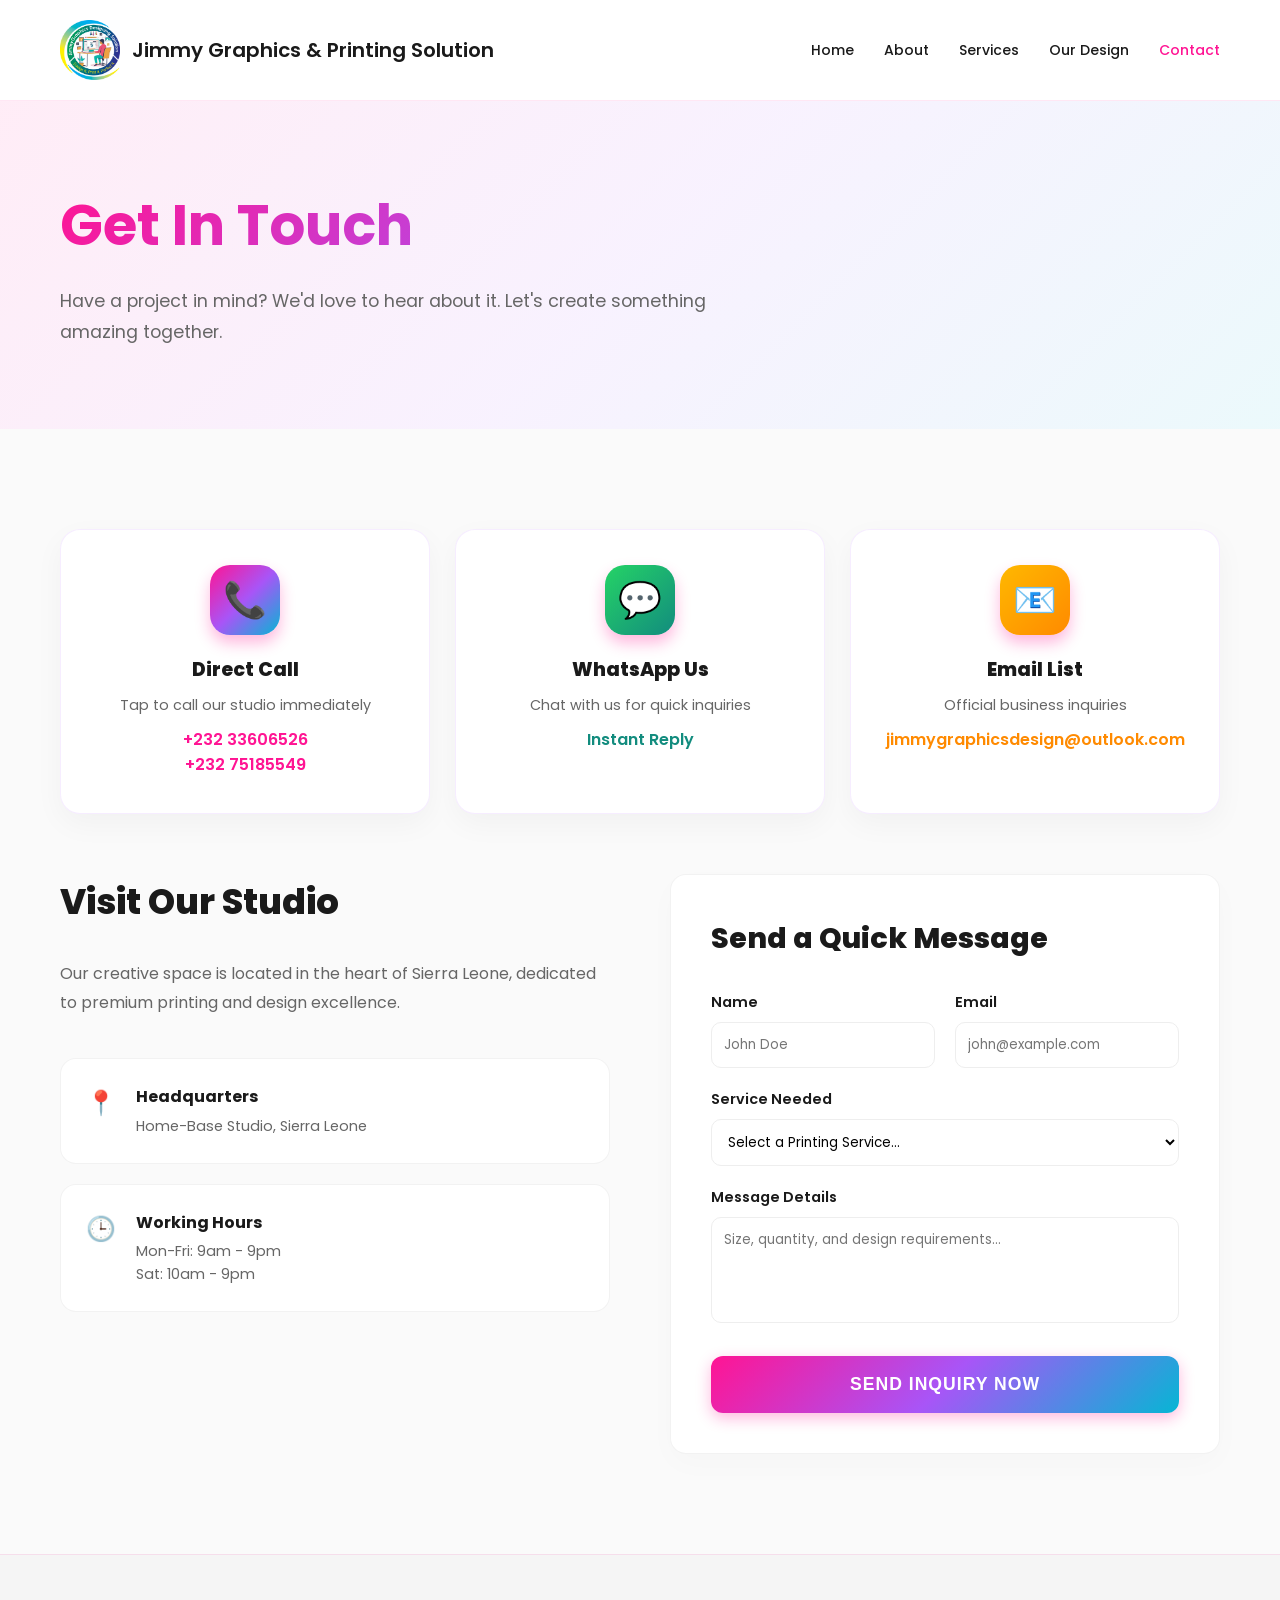
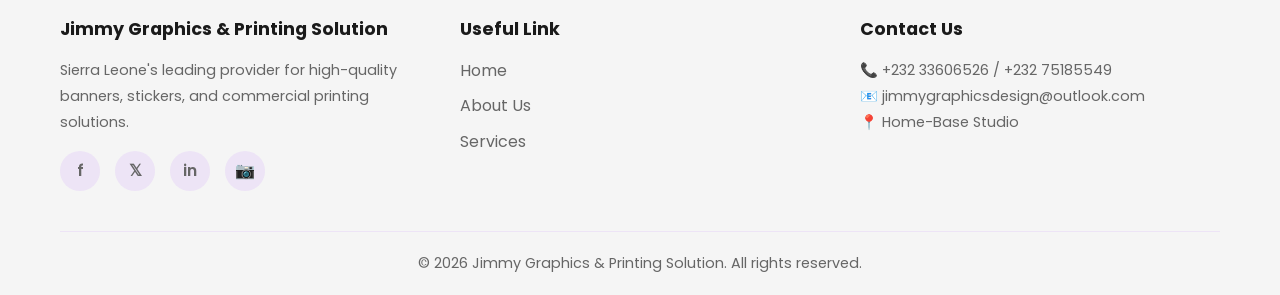
==== contact.html @ 613e9c8d "update" ====
<!DOCTYPE html>
<html lang="en">
<head>
    <meta charset="UTF-8">
    <meta name="viewport" content="width=device-width, initial-scale=1.0">
    <title>Contact Us - Jimmy Graphics & Printing Solution</title>
    <link rel="stylesheet" href="css/style.css">
     <link rel="shortcut icon" href="images/favicon.ico" type="image/x-icon">
</head>
<body>
    <header class="header">
        <div class="container nav-container">
            <div style="display: flex; align-items: center; gap: 12px;">
                <a href="home.html" class="logo"><img src="images/Logo.jpeg" alt="Jimmy Graphics Designing Solution" style="height: 60px; width: auto;"></a>
                <span style="font-weight: 600; font-size: 20px; color: var(--text-light);">Jimmy Graphics & Printing Solution</span>
            </div>
            <nav>
                <ul class="nav-links">
                    <li><a href="home.html">Home</a></li>
                    <li><a href="about.html">About</a></li>
                    <li><a href="services.html">Services</a></li>
                    <li><a href="Our Design.html">Our Design</a></li>
                    <li><a href="contact.html" class="active">Contact</a></li>
                </ul>
            </nav>
            <div class="hamburger">
                <span></span>
                <span></span>
                <span></span>
            </div>
        </div>
    </header>

    <main>
        <section class="hero" style="padding: 80px 0; background: linear-gradient(135deg, rgba(255, 20, 147, 0.08), rgba(168, 85, 247, 0.08), rgba(6, 182, 212, 0.08));">
            <div class="container">
                <h1 style="font-size: 3.5rem; margin-bottom: 15px; background: var(--gradient-primary); -webkit-background-clip: text; -webkit-text-fill-color: transparent; background-clip: text;">Get In Touch</h1>
                <p style="max-width: 700px; color: var(--text-muted); font-size: 1.1rem; line-height: 1.8;">Have a project in mind? We'd love to hear about it. Let's create something amazing together.</p>
            </div>
        </section>

        <section class="section-padding" style="background: #fafafa;">
            <div class="container">
                <!-- Direct Action Cards -->
                <div class="contact-actions-grid reveal">
                    <a href="tel:+23233606526" class="action-card">
                        <div class="action-icon-bg">📞</div>
                        <h3 class="action-title">Direct Call</h3>
                        <p class="action-desc">Tap to call our studio immediately</p>
                        <span style="color: var(--primary-pink); font-weight: 600; margin-top: 10px;">+232 33606526 <br> +232 75185549</span>
                    </a>
                    
                    <a href="https://wa.me/23233606526" target="_blank" class="action-card">
                        <div class="action-icon-bg" style="background: linear-gradient(135deg, #25D366, #128C7E);">💬</div>
                        <h3 class="action-title">WhatsApp Us</h3>
                        <p class="action-desc">Chat with us for quick inquiries</p>
                        <span style="color: #128C7E; font-weight: 600; margin-top: 10px;">Instant Reply</span>
                    </a>
                    
                    <a href="mailto:jimmygraphicsdesign@outlook.com" class="action-card">
                        <div class="action-icon-bg" style="background: linear-gradient(135deg, #FFB800, #FF8A00);">📧</div>
                        <h3 class="action-title">Email List</h3>
                        <p class="action-desc">Official business inquiries</p>
                        <span style="color: #FF8A00; font-weight: 600; margin-top: 10px;">jimmygraphicsdesign@outlook.com</span>
                    </a>
                </div>

                <div class="contact-grid-modern" style="display: grid; grid-template-columns: repeat(auto-fit, minmax(400px, 1fr)); gap: 60px; align-items: start; margin-top: 60px;">
                    <!-- Office Details -->
                    <div class="reveal">
                        <h2 style="font-size: 2.2rem; margin-bottom: 30px; color: var(--text-light); font-weight: 800;">Visit Our Studio</h2>
                        <p style="color: var(--text-muted); margin-bottom: 40px; line-height: 1.8;">Our creative space is located in the heart of Sierra Leone, dedicated to premium printing and design excellence.</p>
                        
                        <div style="display: flex; flex-direction: column; gap: 20px;">
                            <div style="display: flex; gap: 20px; align-items: start; padding: 25px; background: white; border-radius: 16px; border: 1px solid rgba(0,0,0,0.05);">
                                <span style="font-size: 1.5rem;">📍</span>
                                <div>
                                    <h4 style="font-weight: 700; margin-bottom: 5px;">Headquarters</h4>
                                    <p style="color: var(--text-muted); font-size: 0.9rem;">Home-Base Studio, Sierra Leone</p>
                                </div>
                            </div>
                            
                            <div style="display: flex; gap: 20px; align-items: start; padding: 25px; background: white; border-radius: 16px; border: 1px solid rgba(0,0,0,0.05);">
                                <span style="font-size: 1.5rem;">🕒</span>
                                <div>
                                    <h4 style="font-weight: 700; margin-bottom: 5px;">Working Hours</h4>
                                    <p style="color: var(--text-muted); font-size: 0.9rem;">Mon-Fri: 9am - 9pm<br>Sat: 10am - 9pm</p>
                                </div>
                            </div>
                        </div>
                    </div>

                    <!-- Enhanced Message Form -->
                    <div class="reveal">
                        <form action="mailto:jimmygraphicsdesign@outlook.com" method="POST" enctype="text/plain" class="form-vibrant" style="background: white; padding: 40px; border-radius: 16px; border: 1px solid rgba(0,0,0,0.05); box-shadow: 0 10px 30px rgba(0,0,0,0.02);">
                            <h3 style="font-size: 1.8rem; margin-bottom: 30px; font-weight: 800;">Send a Quick Message</h3>
                            
                            <input type="hidden" name="Subject" value="New Inquiry from Website">
                            
                            <div style="display: grid; grid-template-columns: 1fr 1fr; gap: 20px; margin-bottom: 20px;">
                                <div style="flex: 1;">
                                    <label style="display: block; margin-bottom: 8px; font-weight: 600; font-size: 0.9rem;">Name</label>
                                    <input type="text" name="name" placeholder="John Doe" required style="width: 100%; padding: 12px; border: 1.5px solid #eee; border-radius: 10px; font-family: inherit;">
                                </div>
                                <div style="flex: 1;">
                                    <label style="display: block; margin-bottom: 8px; font-weight: 600; font-size: 0.9rem;">Email</label>
                                    <input type="email" name="email" placeholder="john@example.com" required style="width: 100%; padding: 12px; border: 1.5px solid #eee; border-radius: 10px; font-family: inherit;">
                                </div>
                            </div>

                            <div style="margin-bottom: 20px;">
                                <label style="display: block; margin-bottom: 8px; font-weight: 600; font-size: 0.9rem;">Service Needed</label>
                                <select name="service" required style="width: 100%; padding: 12px; border: 1.5px solid #eee; border-radius: 10px; font-family: inherit; background: #fff;">
                                    <option value="" disabled selected>Select a Printing Service...</option>
                                    <option value="banners">Large Format Printing (Banners/Posters)</option>
                                    <option value="commercial">Commercial Printing (Flyers/Cards)</option>
                                    <option value="apparel">Apparel & T-Shirts</option>
                                    <option value="branding">Logo & Branding</option>
                                </select>
                            </div>

                            <div style="margin-bottom: 25px;">
                                <label style="display: block; margin-bottom: 8px; font-weight: 600; font-size: 0.9rem;">Message Details</label>
                                <textarea name="message" placeholder="Size, quantity, and design requirements..." rows="4" required style="width: 100%; padding: 12px; border: 1.5px solid #eee; border-radius: 10px; font-family: inherit; resize: none;"></textarea>
                            </div>

                            <button type="submit" class="btn btn-primary" style="width: 100%; padding: 18px; border-radius: 12px; font-size: 1.1rem; font-weight: 800; text-transform: uppercase; letter-spacing: 1px; cursor: pointer; background: var(--gradient-primary); color: white; border: none; transition: transform 0.2s; box-shadow: 0 5px 15px rgba(255, 20, 147, 0.3);">Send Inquiry Now</button>
                        </form>
                    </div>
                </div>
            </div>
        </section>
    </main>

    <!-- Footer -->
    <footer class="footer">
        <div class="container">
            <div class="footer-content">
                <div class="footer-section">
                    <h4>Jimmy Graphics & Printing Solution</h4>
                    <p>Sierra Leone's leading provider for high-quality banners, stickers, and commercial printing solutions.</p>
                    <div class="social-links">
                        <a href="https://www.facebook.com/share/17SRiYY8ro/?mibextid=wwXIfr" title="Facebook" target="_blank">f</a>
                        <a href="#" title="Twitter">𝕏</a>
                        <a href="#" title="LinkedIn">in</a>
                        <a href="#" title="Instagram">📷</a>
                    </div>
                </div>
                <div class="footer-section">
                    <h4>Useful Link</h4>
                    <ul>
                        <li><a href="home.html">Home</a></li>
                        <li><a href="about.html">About Us</a></li>
                        <li><a href="services.html">Services</a></li>
                    </ul>
                </div>
                <div class="footer-section">
                    <h4>Contact Us</h4>
                    <p>📞 +232 33606526 / +232 75185549<br>📧 jimmygraphicsdesign@outlook.com<br>📍 Home-Base Studio</p>
                </div>
            </div>
            <div class="footer-bottom">
                <p>&copy; 2026 Jimmy Graphics & Printing Solution. All rights reserved.</p>
            </div>
        </div>
    </footer>

    <script src="js/script.js"></script>
</body>
</html>
---- css/style.css ----
@import url("https://fonts.googleapis.com/css2?family=Poppins:wght@300;400;500;600;700;800&display=swap");

html {
  scroll-behavior: smooth;
}

:root {
  --primary-pink: #ff1493;
  --primary-purple: #a855f7;
  --dark-bg: #ffffff;
  --dark-bg-secondary: #f5f5f5;
  --text-light: #1a1a1a;
  --text-muted: #666666;
  --gradient-primary: linear-gradient(135deg, #ff1493, #a855f7, #06b6d4);
  --gradient-primary: linear-gradient(135deg, #ff1493, #a855f7, #06b6d4);
  --shadow-md: 0 10px 30px rgba(168, 85, 247, 0.15);
  --radius-md: 12px;
  --radius-lg: 20px;
  --radius-full: 9999px;
  --transition: all 0.3s ease;
}

* {
  margin: 0;
  padding: 0;
  box-sizing: border-box;
}

body {
  font-family: "Poppins", sans-serif;
  background-color: var(--dark-bg);
  color: var(--text-light);
  line-height: 1.6;
  overflow-x: hidden;
}

a {
  text-decoration: none;
  color: inherit;
  transition: var(--transition);
}

ul,
li {
  list-style: none;
}

img {
  max-width: 100%;
  height: auto;
  display: block;
}

.container {
  max-width: 1200px;
  margin: 0 auto;
  padding: 0 20px;
}

/* Buttons */
.btn {
  display: inline-block;
  padding: 12px 30px;
  border-radius: var(--radius-full);
  font-weight: 600;
  cursor: pointer;
  border: none;
  transition: var(--transition);
  text-align: center;
  font-size: 14px;
}

.btn-primary {
  background: var(--gradient-primary);
  color: var(--white);
  box-shadow: 0 4px 15px rgba(168, 85, 247, 0.4);
}

.btn-primary:hover {
  transform: translateY(-2px);
  box-shadow: 0 6px 25px rgba(168, 85, 247, 0.6);
}

/* Header */
.header {
  background-color: var(--dark-bg);
  padding: 20px 0;
  position: sticky;
  top: 0;
  z-index: 1000;
  border-bottom: 1px solid rgba(255, 20, 147, 0.1);
}

.nav-container {
  display: flex;
  justify-content: space-between;
  align-items: center;
}

.logo {
  font-size: 28px;
  font-weight: 800;
  background: var(--gradient-primary);
  -webkit-background-clip: text;
  -webkit-text-fill-color: transparent;
  background-clip: text;
}

.logo img {
  height: 60px;
  width: auto;
  display: block;
  transition: var(--transition);
}

.logo:hover img {
  transform: scale(1.05);
}

nav ul {
  display: flex;
  gap: 30px;
  align-items: center;
}

nav a {
  color: var(--text-light);
  font-weight: 500;
  transition: var(--transition);
  font-size: 14px;
}

nav a:hover,
nav a.active {
  color: var(--primary-pink);
}

.hamburger {
  display: none;
  flex-direction: column;
  gap: 6px;
  cursor: pointer;
}

.hamburger span {
  width: 25px;
  height: 3px;
  background: var(--text-light);
  border-radius: 2px;
  transition: var(--transition);
}

@media (max-width: 768px) {
  .hamburger {
    display: flex;
    z-index: 2001;
  }

  .hamburger.active span:nth-child(1) {
    transform: translateY(9px) rotate(45deg);
  }

  .hamburger.active span:nth-child(2) {
    opacity: 0;
  }

  .hamburger.active span:nth-child(3) {
    transform: translateY(-9px) rotate(-45deg);
  }

  nav {
    position: fixed;
    top: 0;
    left: 0;
    width: 100%;
    height: 100vh;
    background: var(--gradient-primary);
    clip-path: circle(0% at top right);
    transition: clip-path 0.6s cubic-bezier(0.77, 0, 0.175, 1);
    display: flex;
    justify-content: center;
    align-items: center;
    z-index: 2000;
  }

  nav.active {
    clip-path: circle(150% at top right);
  }

  nav ul {
    flex-direction: column;
    gap: 30px;
    text-align: center;
  }

  nav a {
    color: #ffffff;
    font-size: 2rem;
    font-weight: 700;
    opacity: 0;
    transform: translateY(20px);
    transition: all 0.4s ease;
  }

  nav.active a {
    opacity: 1;
    transform: translateY(0);
  }

  nav.active li:nth-child(1) a {
    transition-delay: 0.2s;
  }

  nav.active li:nth-child(2) a {
    transition-delay: 0.3s;
  }

  nav.active li:nth-child(3) a {
    transition-delay: 0.4s;
  }

  nav.active li:nth-child(4) a {
    transition-delay: 0.5s;
  }

  nav.active li:nth-child(5) a {
    transition-delay: 0.6s;
  }
}

/* Hero Section */
.hero {
  position: relative;
  padding: 80px 0 100px;
  overflow: hidden;
}

.hero-container {
  display: flex;
  align-items: center;
  gap: 60px;
}

.hero-content {
  flex: 1;
}

.hero-content h1 {
  font-size: 4.5rem;
  font-weight: 800;
  line-height: 1.1;
  margin-bottom: 25px;
  color: var(--white);
}

.hero-content h1 span {
  background: var(--gradient-primary);
  -webkit-background-clip: text;
  -webkit-text-fill-color: transparent;
  background-clip: text;
}

.hero-content p {
  font-size: 1.1rem;
  color: var(--text-muted);
  margin-bottom: 30px;
  max-width: 500px;
  line-height: 1.8;
}

.hero-stats {
  display: flex;
  gap: 40px;
  margin-top: 40px;
}

.stat {
  display: flex;
  flex-direction: column;
}

.stat-number {
  font-size: 2.5rem;
  font-weight: 800;
  color: var(--primary-pink);
}

.stat-label {
  color: var(--text-muted);
  font-size: 0.9rem;
  margin-top: 5px;
}

.hero-image {
  flex: 1;
  position: relative;
  display: flex;
  justify-content: center;
  align-items: center;
}

.colorful-head {
  width: 300px;
  height: 300px;
  background: linear-gradient(135deg, #ff1493 0%, #a855f7 50%, #06b6d4 100%);
  border-radius: 50%;
  filter: blur(1px);
  animation: float 6s ease-in-out infinite;
  box-shadow: 0 0 80px rgba(168, 85, 247, 0.5), 0 0 160px rgba(255, 20, 147, 0.3);
}

@keyframes float {

  0%,
  100% {
    transform: translateY(0);
  }

  50% {
    transform: translateY(-30px);
  }
}

@media (max-width: 1024px) {
  .hero-container {
    flex-direction: column-reverse;
    gap: 40px;
  }

  .hero-content h1 {
    font-size: 3rem;
  }

  .colorful-head {
    width: 250px;
    height: 250px;
  }
}

/* Services Nav */
.services-nav {
  padding: 40px 0;
  border-top: 1px solid rgba(255, 20, 147, 0.1);
  border-bottom: 1px solid rgba(255, 20, 147, 0.1);
}

.nav-items {
  display: flex;
  justify-content: center;
  flex-wrap: wrap;
  gap: 20px;
}

.nav-item {
  color: var(--text-muted);
  font-weight: 500;
  font-size: 14px;
  padding: 8px 16px;
  border-radius: var(--radius-full);
  cursor: pointer;
  transition: var(--transition);
}

.nav-item.active {
  color: var(--primary-pink);
  background: rgba(255, 20, 147, 0.1);
}

/* Services Section */
.services {
  padding: 100px 0;
}

.services h2 {
  font-size: 3rem;
  font-weight: 800;
  margin-bottom: 50px;
  text-align: center;
  color: var(--white);
}

.service-card {
  display: grid;
  grid-template-columns: 1fr 1fr;
  gap: 60px;
  align-items: center;
}

.service-content h3 {
  font-size: 2.5rem;
  font-weight: 700;
  margin-bottom: 20px;
  color: var(--white);
}

.service-content p {
  color: var(--text-muted);
  font-size: 1.05rem;
  margin-bottom: 30px;
  line-height: 1.8;
}

.service-features {
  display: flex;
  flex-direction: column;
  gap: 15px;
  margin: 30px 0;
}

.feature {
  display: flex;
  gap: 12px;
  align-items: flex-start;
}

.feature-icon {
  color: var(--primary-pink);
  font-weight: 700;
  font-size: 1.2rem;
  flex-shrink: 0;
}

.feature span {
  color: var(--text-light);
}

.learn-more {
  display: inline-block;
  color: var(--primary-pink);
  font-weight: 600;
  margin-top: 10px;
  transition: var(--transition);
}

.learn-more:hover {
  gap: 5px;
}

.service-image {
  display: flex;
  justify-content: center;
}

.ui-mockup {
  width: 100%;
  max-width: 400px;
  aspect-ratio: 1;
  background: linear-gradient(135deg, #ff1493, #a855f7);
  border-radius: var(--radius-lg);
  position: relative;
  box-shadow: 0 20px 60px rgba(168, 85, 247, 0.3);
}

@media (max-width: 768px) {
  .service-card {
    grid-template-columns: 1fr;
  }
}

/* Stats Section */
.stats-section {
  padding: 80px 0;
  background: rgba(168, 85, 247, 0.05);
  border: 1px solid rgba(168, 85, 247, 0.1);
  border-radius: var(--radius-lg);
  margin: 100px 0;
}

.stats-grid {
  display: grid;
  grid-template-columns: repeat(4, 1fr);
  gap: 30px;
  text-align: center;
}

.stats-item h3 {
  font-size: 2.5rem;
  font-weight: 800;
  background: var(--gradient-primary);
  -webkit-background-clip: text;
  -webkit-text-fill-color: transparent;
  background-clip: text;
  margin-bottom: 10px;
}

.stats-item p {
  color: var(--text-muted);
  font-size: 0.95rem;
}

@media (max-width: 768px) {
  .stats-grid {
    grid-template-columns: repeat(2, 1fr);
  }
}

/* Testimonials */
.testimonials {
  padding: 100px 0;
  background: rgba(108, 99, 255, 0.03);
  /* Soft brand contrast */
  overflow: hidden;
}

.testimonials-header {
  text-align: center;
  margin-bottom: 60px;
}

.testimonials-header h2 {
  font-size: 3rem;
  font-weight: 800;
  color: var(--text-light);
  margin-bottom: 15px;
}

.testimonials-subtitle {
  color: var(--text-muted);
  font-size: 1.1rem;
  max-width: 650px;
  margin: 0 auto;
  line-height: 1.6;
}

/* Animations */
.fade-up {
  opacity: 0;
  transform: translateY(30px);
  transition: all 0.8s cubic-bezier(0.25, 0.46, 0.45, 0.94);
}

.fade-up.visible {
  opacity: 1;
  transform: translateY(0);
}

/* Carousel Layout */
.testimonial-carousel-wrapper {
  position: relative;
  max-width: 1200px;
  margin: 0 auto;
  padding: 0 50px;
}

.carousel-viewport {
  overflow: hidden;
}

.carousel-track {
  display: flex;
  transition: transform 0.6s cubic-bezier(0.645, 0.045, 0.355, 1);
  will-change: transform;
}

.testimonial-card-v2 {
  flex: 0 0 33.333%;
  /* Default Desktop: 3 cards */
  padding: 20px;
  box-sizing: border-box;
  display: flex;
  flex-direction: column;
  transition: transform 0.4s ease;
}

.testimonial-card-v2:hover {
  transform: translateY(-10px);
}

.testimonial-card-v2 .inner {
  background: white;
  padding: 40px 30px;
  border-radius: 24px;
  border: 1px solid rgba(108, 99, 255, 0.1);
  box-shadow: 0 15px 40px rgba(0, 0, 0, 0.05);
  height: 100%;
  display: flex;
  flex-direction: column;
}

/* Card Content Styling */
.testimonial-card-v2 .stars {
  color: #ffb400;
  /* Authority Gold */
  font-size: 1.2rem;
  margin-bottom: 20px;
}

.testimonial-card-v2 .feedback {
  font-size: 1rem;
  line-height: 1.8;
  color: var(--text-light);
  font-style: italic;
  margin-bottom: 25px;
  flex-grow: 1;
}

.client-info {
  display: flex;
  align-items: center;
  gap: 15px;
  border-top: 1px solid rgba(108, 99, 255, 0.08);
  padding-top: 20px;
}

.client-avatar {
  width: 50px;
  height: 50px;
  background: var(--gradient-primary);
  border-radius: 50%;
  display: flex;
  align-items: center;
  justify-content: center;
  font-size: 1.5rem;
  color: white;
  box-shadow: 0 8px 15px rgba(255, 20, 147, 0.2);
  overflow: hidden;
  /* Ensure image doesn't bleed out */
  border: 2px solid white;
  /* Clean border for the photo */
}

.client-avatar img {
  width: 100%;
  height: 100%;
  object-fit: cover;
  /* Professional cropping */
}

.client-details h4 {
  font-size: 1.05rem;
  font-weight: 700;
  color: var(--text-light);
  margin-bottom: 2px;
}

.client-details span {
  font-size: 0.85rem;
  color: var(--text-muted);
  font-weight: 500;
}

/* Navigation Controls */
.carousel-controls {
  margin-top: 40px;
  display: flex;
  align-items: center;
  justify-content: center;
  gap: 30px;
}

.nav-btn {
  width: 50px;
  height: 50px;
  border-radius: 50%;
  border: 1px solid rgba(108, 99, 255, 0.2);
  background: white;
  color: var(--primary-pink);
  font-size: 1.2rem;
  cursor: pointer;
  display: flex;
  align-items: center;
  justify-content: center;
  transition: all 0.3s ease;
  box-shadow: 0 5px 15px rgba(0, 0, 0, 0.05);
}

.nav-btn:hover {
  background: var(--gradient-primary);
  color: white;
  border-color: transparent;
  transform: scale(1.1);
}

.carousel-dots {
  display: flex;
  gap: 12px;
}

.carousel-dot {
  width: 10px;
  height: 10px;
  border-radius: 50%;
  background: rgba(108, 99, 255, 0.2);
  cursor: pointer;
  transition: all 0.3s ease;
}

.carousel-dot.active {
  background: var(--primary-pink);
  width: 30px;
  border-radius: 10px;
}

/* Response Media Queries */
@media (max-width: 1024px) {
  .testimonial-card-v2 {
    flex: 0 0 50%;
    /* Tablet: 2 cards */
  }
}

@media (max-width: 768px) {
  .testimonial-card-v2 {
    flex: 0 0 100%;
    /* Mobile: 1 card */
  }

  .testimonial-carousel-wrapper {
    padding: 0 20px;
  }

  .testimonials-header h2 {
    font-size: 2.2rem;
  }
}

background: linear-gradient(135deg, rgba(255, 20, 147, 0.15), rgba(168, 85, 247, 0.15));
border: 2px solid rgba(168, 85, 247, 0.3);
border-radius: 50%;
display: flex;
align-items: center;
justify-content: center;
font-size: 1.5rem;
flex-shrink: 0;
}

.testimonial-author h4 {
  color: var(--text-light);
  font-size: 0.95rem;
  font-weight: 700;
  margin-bottom: 3px;
}

.testimonial-author p {
  color: var(--text-muted);
  font-size: 0.82rem;
  margin: 0;
  font-style: normal;
}

/* ── Mobile Slider ── */
.testimonial-slider-wrapper {
  position: relative;
}

.testimonial-slider {
  display: flex;
  transition: transform 0.5s cubic-bezier(0.4, 0, 0.2, 1);
  overflow: hidden;
}

.testimonial-slide {
  min-width: 100%;
  padding: 0 5px;
}

/* Slider controls */
.slider-controls {
  display: flex;
  align-items: center;
  justify-content: center;
  gap: 20px;
  margin-top: 30px;
}

.slider-btn {
  width: 46px;
  height: 46px;
  border-radius: 50%;
  background: linear-gradient(135deg, #ff1493, #a855f7);
  color: #fff;
  border: none;
  font-size: 1.3rem;
  cursor: pointer;
  display: flex;
  align-items: center;
  justify-content: center;
  transition: var(--transition);
  box-shadow: 0 4px 15px rgba(168, 85, 247, 0.4);
}

.slider-btn:hover {
  transform: scale(1.1);
  box-shadow: 0 6px 20px rgba(168, 85, 247, 0.6);
}

.slider-dots {
  display: flex;
  gap: 10px;
}

.dot {
  width: 10px;
  height: 10px;
  border-radius: 50%;
  background: rgba(168, 85, 247, 0.25);
  cursor: pointer;
  transition: var(--transition);
}

.dot.active {
  background: #ff1493;
  transform: scale(1.3);
}

/* ── Responsive ── */
@media (max-width: 900px) {
  .desktop-grid {
    grid-template-columns: repeat(2, 1fr);
  }
}

@media (max-width: 640px) {
  .testimonials-header h2 {
    font-size: 2rem;
  }

  /* Switch to slider on mobile */
  .desktop-grid {
    display: none;
  }

  .mobile-slider {
    display: block;
  }
}



/* Footer */
.footer {
  background: var(--dark-bg-secondary);
  border-top: 1px solid rgba(255, 20, 147, 0.1);
  padding: 60px 0 20px;
}

.footer-content {
  display: grid;
  grid-template-columns: repeat(3, 1fr);
  gap: 40px;
  margin-bottom: 40px;
}

.footer-section h4 {
  color: var(--white);
  font-size: 1.1rem;
  margin-bottom: 15px;
}

.footer-section p {
  color: var(--text-muted);
  font-size: 0.9rem;
  line-height: 1.8;
}

.social-links {
  display: flex;
  gap: 15px;
  margin-top: 15px;
}

.social-links a {
  width: 40px;
  height: 40px;
  background: rgba(168, 85, 247, 0.1);
  border-radius: 50%;
  display: flex;
  align-items: center;
  justify-content: center;
  color: var(--primary-pink);
  font-weight: 600;
  transition: var(--transition);
}

.social-links a:hover {
  background: var(--primary-pink);
  color: var(--white);
}

.footer-section ul {
  display: flex;
  flex-direction: column;
  gap: 10px;
}

.footer-section a {
  color: var(--text-muted);
  transition: var(--transition);
}

.footer-section a:hover {
  color: var(--primary-pink);
}

.footer-bottom {
  text-align: center;
  padding-top: 20px;
  border-top: 1px solid rgba(168, 85, 247, 0.1);
  color: var(--text-muted);
  font-size: 0.9rem;
}

@media (max-width: 768px) {
  .footer-content {
    grid-template-columns: 1fr;
  }
}

/* Animations */
@keyframes slideInUp {
  from {
    opacity: 0;
    transform: translateY(30px);
  }

  to {
    opacity: 1;
    transform: translateY(0);
  }
}

@keyframes fadeIn {
  from {
    opacity: 0;
  }

  to {
    opacity: 1;
  }
}

@keyframes glow {

  0%,
  100% {
    box-shadow: 0 0 20px rgba(255, 20, 147, 0.3);
  }

  50% {
    box-shadow: 0 0 40px rgba(168, 85, 247, 0.5);
  }
}

.fade-in {
  opacity: 0;
  transform: translateY(30px);
  transition: opacity 0.6s ease-out, transform 0.6s ease-out;
}

.fade-in.visible {
  opacity: 1;
  transform: translateY(0);
}

/* Scroll Reveal */
.reveal {
  opacity: 0;
  transform: translateY(50px);
  transition: opacity 0.8s cubic-bezier(0.4, 0, 0.2, 1), transform 0.8s cubic-bezier(0.4, 0, 0.2, 1);
  will-change: opacity, transform;
}

.reveal-active {
  opacity: 1;
  transform: translateY(0);
}

/* Staggered Reveal for Grid Items */
.reveal.portfolio-card {
  transition-delay: calc(var(--delay, 0) * 0.1s);
}

/* Responsive adjustments */
@media (max-width: 1024px) {
  .hero-container {
    flex-direction: column;
  }

  h1 {
    font-size: 2.5rem !important;
  }
}

@media (max-width: 768px) {
  .nav-links {
    gap: 15px;
  }

  .hero {
    padding: 60px 0;
  }

  .hero-content h1 {
    font-size: 2.8rem !important;
  }

  .hero-stats {
    gap: 20px;
    flex-wrap: wrap;
    justify-content: center;
  }

  .stat-number {
    font-size: 2rem;
  }

  .services h2,
  .testimonials h2 {
    font-size: 2.5rem !important;
  }

  .service-card h3 {
    font-size: 2rem;
  }

  .stats-grid {
    grid-template-columns: repeat(2, 1fr);
    gap: 20px;
  }

  .stats-item h3 {
    font-size: 2rem;
  }

  .testimonials-grid {
    grid-template-columns: 1fr;
  }

  .footer-content {
    grid-template-columns: 1fr;
    text-align: center;
  }

  .social-links {
    justify-content: center;
  }
}

@media (max-width: 480px) {
  .hero-content h1 {
    font-size: 2.2rem !important;
  }

  .stat-number {
    font-size: 1.8rem;
  }

  .stats-grid {
    grid-template-columns: 1fr;
  }

  .container {
    padding: 0 15px;
  }
}

/* Large Screens (Plasma TV / Ultra-wide) */
@media (min-width: 1600px) {
  .container {
    max-width: 1400px;
  }

  body {
    font-size: 18px;
  }

  .hero-content h1 {
    font-size: 5.5rem;
  }
}

/* Utility Classes */
.section-padding {
  padding: 100px 0;
}

@media (max-width: 768px) {
  .section-padding {
    padding: 60px 0;
  }
}

.grid-2-col {
  display: grid;
  grid-template-columns: 1fr 1fr;
  gap: 60px;
  align-items: center;
}

.grid-3-col {
  display: grid;
  grid-template-columns: repeat(3, 1fr);
  gap: 30px;
}

@media (max-width: 992px) {

  .grid-2-col,
  .grid-3-col {
    grid-template-columns: 1fr;
    gap: 40px;
  }
}

.bg-gradient-soft {
  background: linear-gradient(135deg, rgba(255, 20, 147, 0.05), rgba(168, 85, 247, 0.05));
}

.card-vibrant {
  padding: 40px;
  border-radius: 16px;
  transition: var(--transition);
}

.card-vibrant:hover {
  transform: translateY(-10px);
  box-shadow: 0 20px 40px rgba(168, 85, 247, 0.15);
}

.about-card-1 {
  background: linear-gradient(135deg, rgba(255, 20, 147, 0.1), rgba(168, 85, 247, 0.08));
  border: 2px solid rgba(255, 20, 147, 0.3);
}

.about-card-2 {
  background: linear-gradient(135deg, rgba(168, 85, 247, 0.1), rgba(6, 182, 212, 0.08));
  border: 2px solid rgba(168, 85, 247, 0.3);
}

.about-card-3 {
  background: linear-gradient(135deg, rgba(6, 182, 212, 0.1), rgba(255, 20, 147, 0.08));
  border: 2px solid rgba(6, 182, 212, 0.3);
}

/* Printing Mantra Styles */
.mantra-container {
  display: flex;
  flex-direction: column;
  gap: 15px;
  margin-top: 20px;
}

.mantra-item {
  font-size: 1.8rem;
  font-weight: 800;
  text-transform: uppercase;
  letter-spacing: 2px;
  line-height: 1.2;
}

@media (max-width: 768px) {
  .mantra-item {
    font-size: 1.4rem;
  }

  .card-vibrant {
    padding: 30px 20px;
  }
}

/* Logo Loop (Marquee) */
.marquee-container {
  width: 100%;
  overflow: hidden;
  padding: 40px 0;
  background: rgba(168, 85, 247, 0.03);
  border-top: 1px solid rgba(255, 20, 147, 0.1);
  border-bottom: 1px solid rgba(255, 20, 147, 0.1);
}

.marquee-content {
  display: flex;
  width: max-content;
  gap: 60px;
  /* 60px Gap requested */
  animation: scrollLogo 30s linear infinite;
}

.marquee-item {
  height: 60px;
  /* 60px Height requested */
  display: flex;
  align-items: center;
  justify-content: center;
  font-size: 1.6rem;
  font-weight: 800;
  white-space: nowrap;
  background: var(--gradient-primary);
  -webkit-background-clip: text;
  -webkit-text-fill-color: transparent;
  background-clip: text;
  padding: 0 20px;
  text-transform: uppercase;
  letter-spacing: 2px;
}

@keyframes scrollLogo {
  0% {
    transform: translateX(0);
  }

  100% {
    transform: translateX(-50%);
  }
}

/* Contact Page Direct Actions */
.contact-actions-grid {
  display: grid;
  grid-template-columns: repeat(3, 1fr);
  gap: 25px;
  margin-bottom: 50px;
}

.action-card {
  display: flex;
  flex-direction: column;
  items-center;
  text-align: center;
  padding: 35px 25px;
  border-radius: 20px;
  background: white;
  border: 1px solid rgba(168, 85, 247, 0.1);
  box-shadow: 0 10px 30px rgba(0, 0, 0, 0.04);
  transition: all 0.4s cubic-bezier(0.175, 0.885, 0.32, 1.275);
  cursor: pointer;
  text-decoration: none !important;
}

.action-card:hover {
  transform: translateY(-12px);
  box-shadow: 0 20px 50px rgba(168, 85, 247, 0.2);
  border-color: var(--primary-pink);
}

.action-icon-bg {
  width: 70px;
  height: 70px;
  border-radius: 20px;
  background: var(--gradient-primary);
  display: flex;
  align-items: center;
  justify-content: center;
  font-size: 2.2rem;
  margin: 0 auto 20px;
  color: white;
  box-shadow: 0 8px 15px rgba(255, 20, 147, 0.3);
}

.action-title {
  font-size: 1.2rem;
  font-weight: 800;
  color: var(--text-light);
  margin-bottom: 8px;
}

.action-desc {
  font-size: 0.9rem;
  color: var(--text-muted);
}

@media (max-width: 992px) {
  .contact-actions-grid {
    grid-template-columns: repeat(2, 1fr);
  }
}

@media (max-width: 600px) {
  .contact-actions-grid {
    grid-template-columns: 1fr;
  }

  .action-card {
    padding: 25px;
  }
}

/* Form Styling Refinement */
.form-vibrant {
  background: white;
  padding: 50px;
  border-radius: 24px;
  border: 1px solid rgba(168, 85, 247, 0.15);
  box-shadow: 0 15px 40px rgba(0, 0, 0, 0.03);
}

@media (max-width: 768px) {
  .form-vibrant {
    padding: 30px 20px;
  }
}

/* About Page Hero v2 */
.about-hero-v2 {
  padding: 120px 0 80px;
  background: white;
  position: relative;
  overflow: hidden;
}

.about-hero-v2::before {
  content: '';
  position: absolute;
  top: 0;
  right: 0;
  width: 50%;
  height: 100%;
  background: rgba(108, 99, 255, 0.02);
  /* Pale purple tint */
  z-index: 0;
}

.badge {
  display: inline-block;
  padding: 8px 20px;
  background: rgba(108, 99, 255, 0.1);
  color: var(--primary-pink);
  border-radius: 50px;
  font-weight: 700;
  font-size: 0.85rem;
  letter-spacing: 1px;
  text-transform: uppercase;
  margin-bottom: 25px;
}

.hero-title {
  font-size: 3.8rem;
  font-weight: 800;
  color: var(--text-light);
  line-height: 1.1;
  margin-bottom: 25px;
}

.hero-desc {
  font-size: 1.15rem;
  color: var(--text-muted);
  line-height: 1.7;
  max-width: 550px;
  margin-bottom: 40px;
}

.hero-stats-new {
  display: flex;
  align-items: center;
  gap: 30px;
}

.stat-item {
  display: flex;
  flex-direction: column;
}

.stat-item .num {
  font-size: 1.8rem;
  font-weight: 800;
  color: var(--text-light);
}

.stat-item .lab {
  font-size: 0.9rem;
  color: var(--text-muted);
  font-weight: 500;
}

.stat-divider {
  width: 1px;
  height: 40px;
  background: rgba(0, 0, 0, 0.1);
}

.hero-image-wrapper {
  position: relative;
  z-index: 1;
}

.circle-bg {
  position: absolute;
  top: 50%;
  left: 50%;
  transform: translate(-50%, -50%);
  width: 110%;
  height: 110%;
  background: radial-gradient(circle, rgba(255, 180, 0, 0.1) 0%, rgba(255, 20, 147, 0.05) 70%);
  border-radius: 50%;
  z-index: -1;
  animation: pulseCircles 6s infinite alternate;
}

@keyframes pulseCircles {
  0% {
    transform: translate(-50%, -50%) scale(0.95);
    opacity: 0.5;
  }

  100% {
    transform: translate(-50%, -50%) scale(1.05);
    opacity: 0.8;
  }
}

.hero-image-wrapper img {
  width: 100%;
  max-width: 600px;
  display: block;
  z-index: 2;
  filter: drop-shadow(0 20px 40px rgba(0, 0, 0, 0.1));
}

@media (max-width: 992px) {
  .hero-title {
    font-size: 3rem;
  }

  .about-hero-v2 {
    padding: 80px 0;
  }
}

@media (max-width: 768px) {
  .hero-title {
    font-size: 2.5rem;
  }

  .hero-stats-new {
    flex-direction: column;
    align-items: flex-start;
    gap: 20px;
  }

  .stat-divider {
    display: none;
  }
}
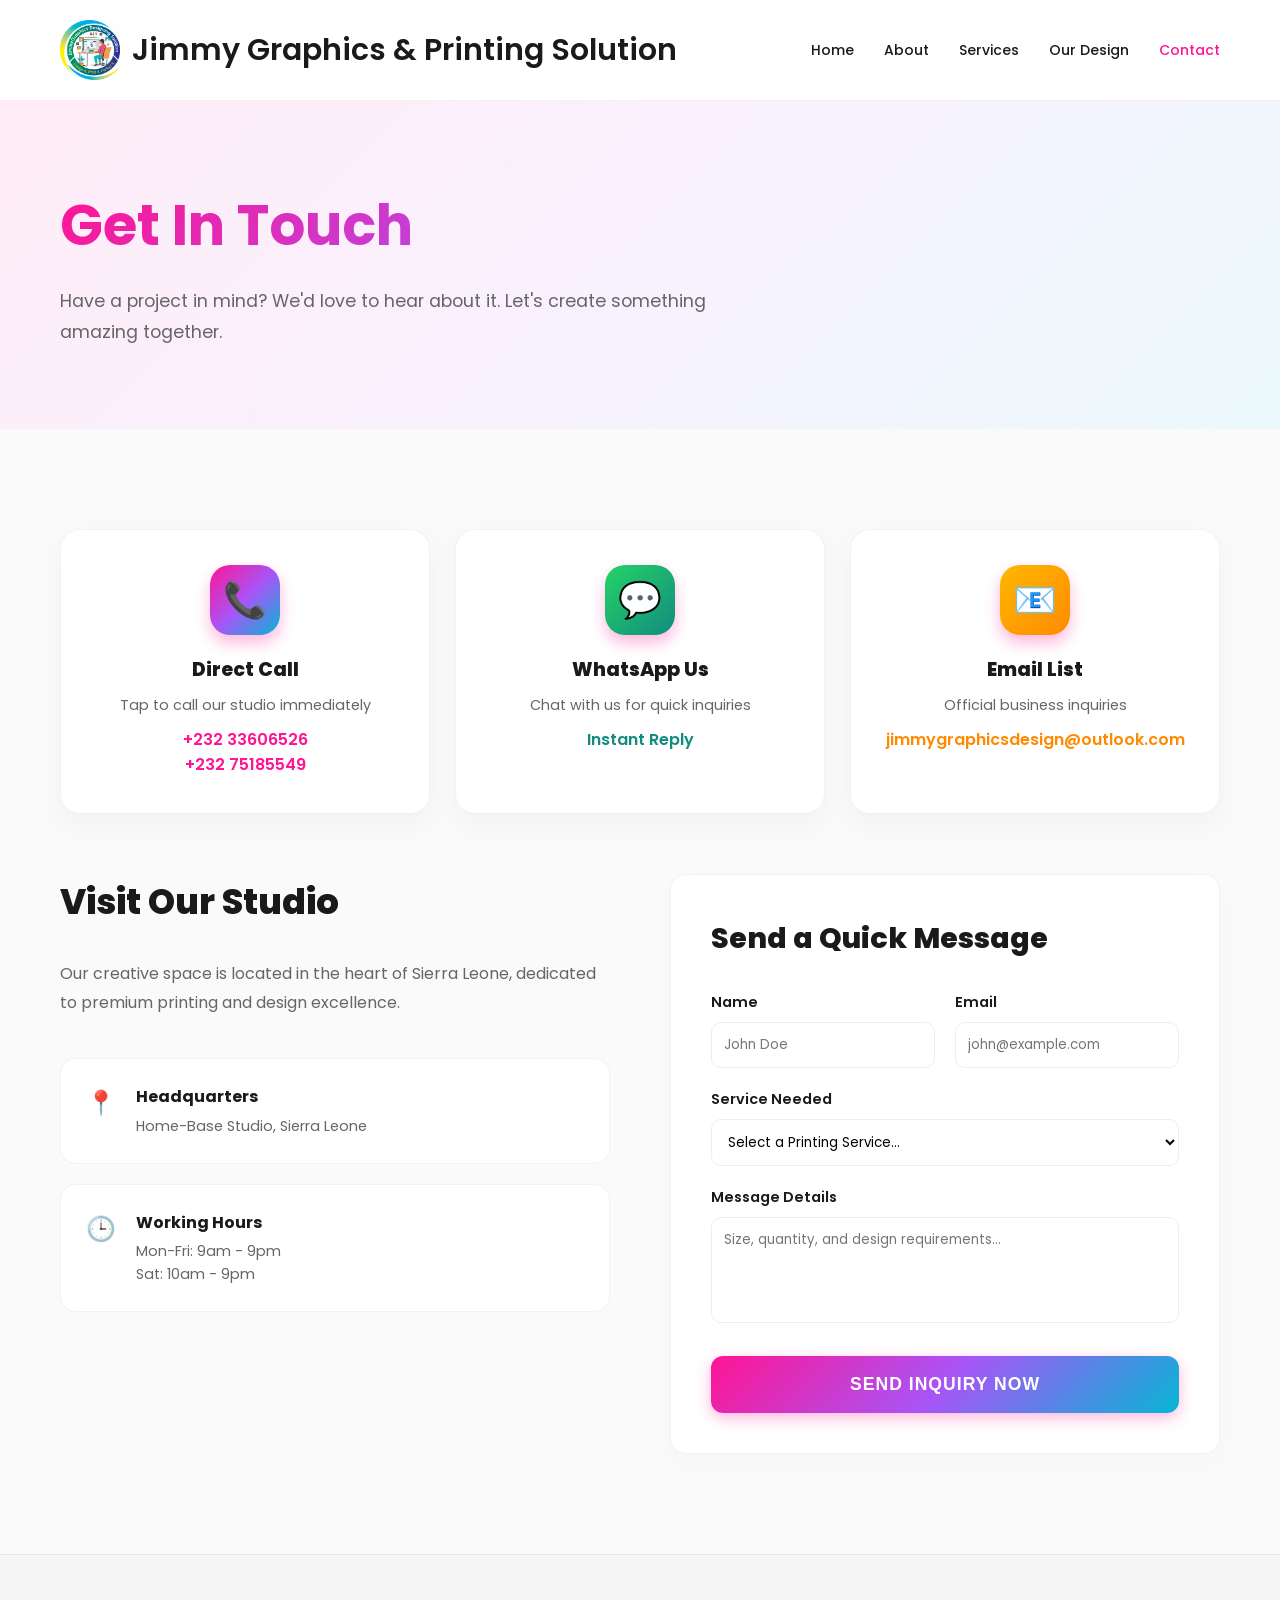
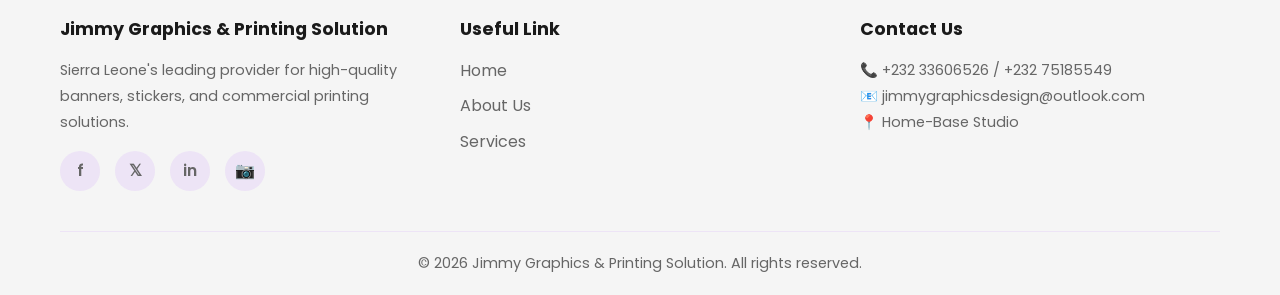
==== commit 487115c3: "update" ====
--- a/contact.html
+++ b/contact.html
@@ -12,7 +12,7 @@
         <div class="container nav-container">
             <div style="display: flex; align-items: center; gap: 12px;">
                 <a href="home.html" class="logo"><img src="images/Logo.jpeg" alt="Jimmy Graphics Designing Solution" style="height: 60px; width: auto;"></a>
-                <span style="font-weight: 600; font-size: 20px; color: var(--text-light);">Jimmy Graphics & Printing Solution</span>
+                <span style="font-weight: 600; font-size: 30px; color: var(--text-light);">Jimmy Graphics & Printing Solution</span>
             </div>
             <nav>
                 <ul class="nav-links">
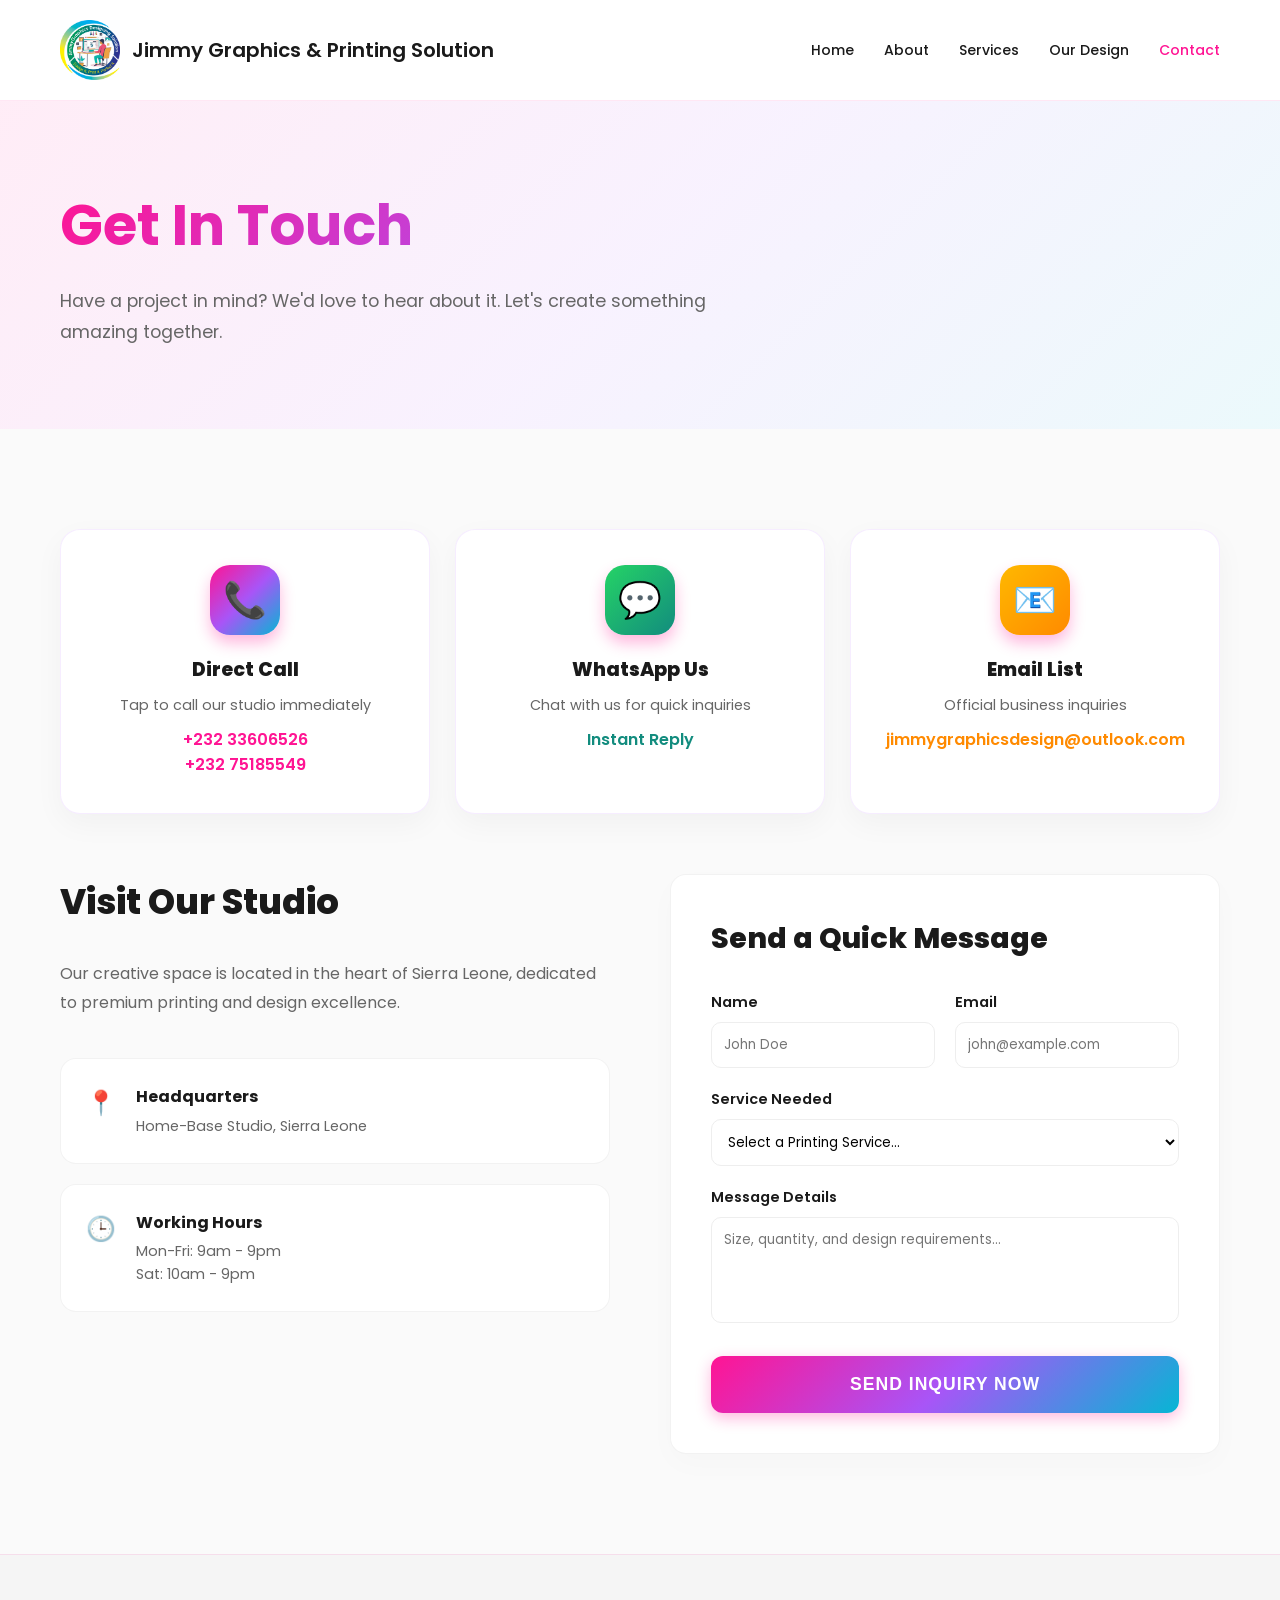
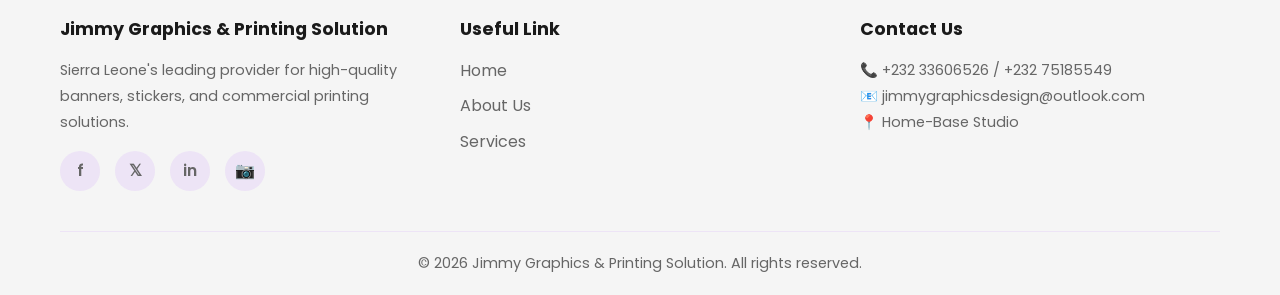
==== commit 2321bc22: "update" ====
--- a/contact.html
+++ b/contact.html
@@ -12,7 +12,7 @@
         <div class="container nav-container">
             <div style="display: flex; align-items: center; gap: 12px;">
                 <a href="home.html" class="logo"><img src="images/Logo.jpeg" alt="Jimmy Graphics Designing Solution" style="height: 60px; width: auto;"></a>
-                <span style="font-weight: 600; font-size: 30px; color: var(--text-light);">Jimmy Graphics & Printing Solution</span>
+                <span style="font-weight: 600; font-size: 20px; color: var(--text-light);">Jimmy Graphics & Printing Solution</span>
             </div>
             <nav>
                 <ul class="nav-links">
